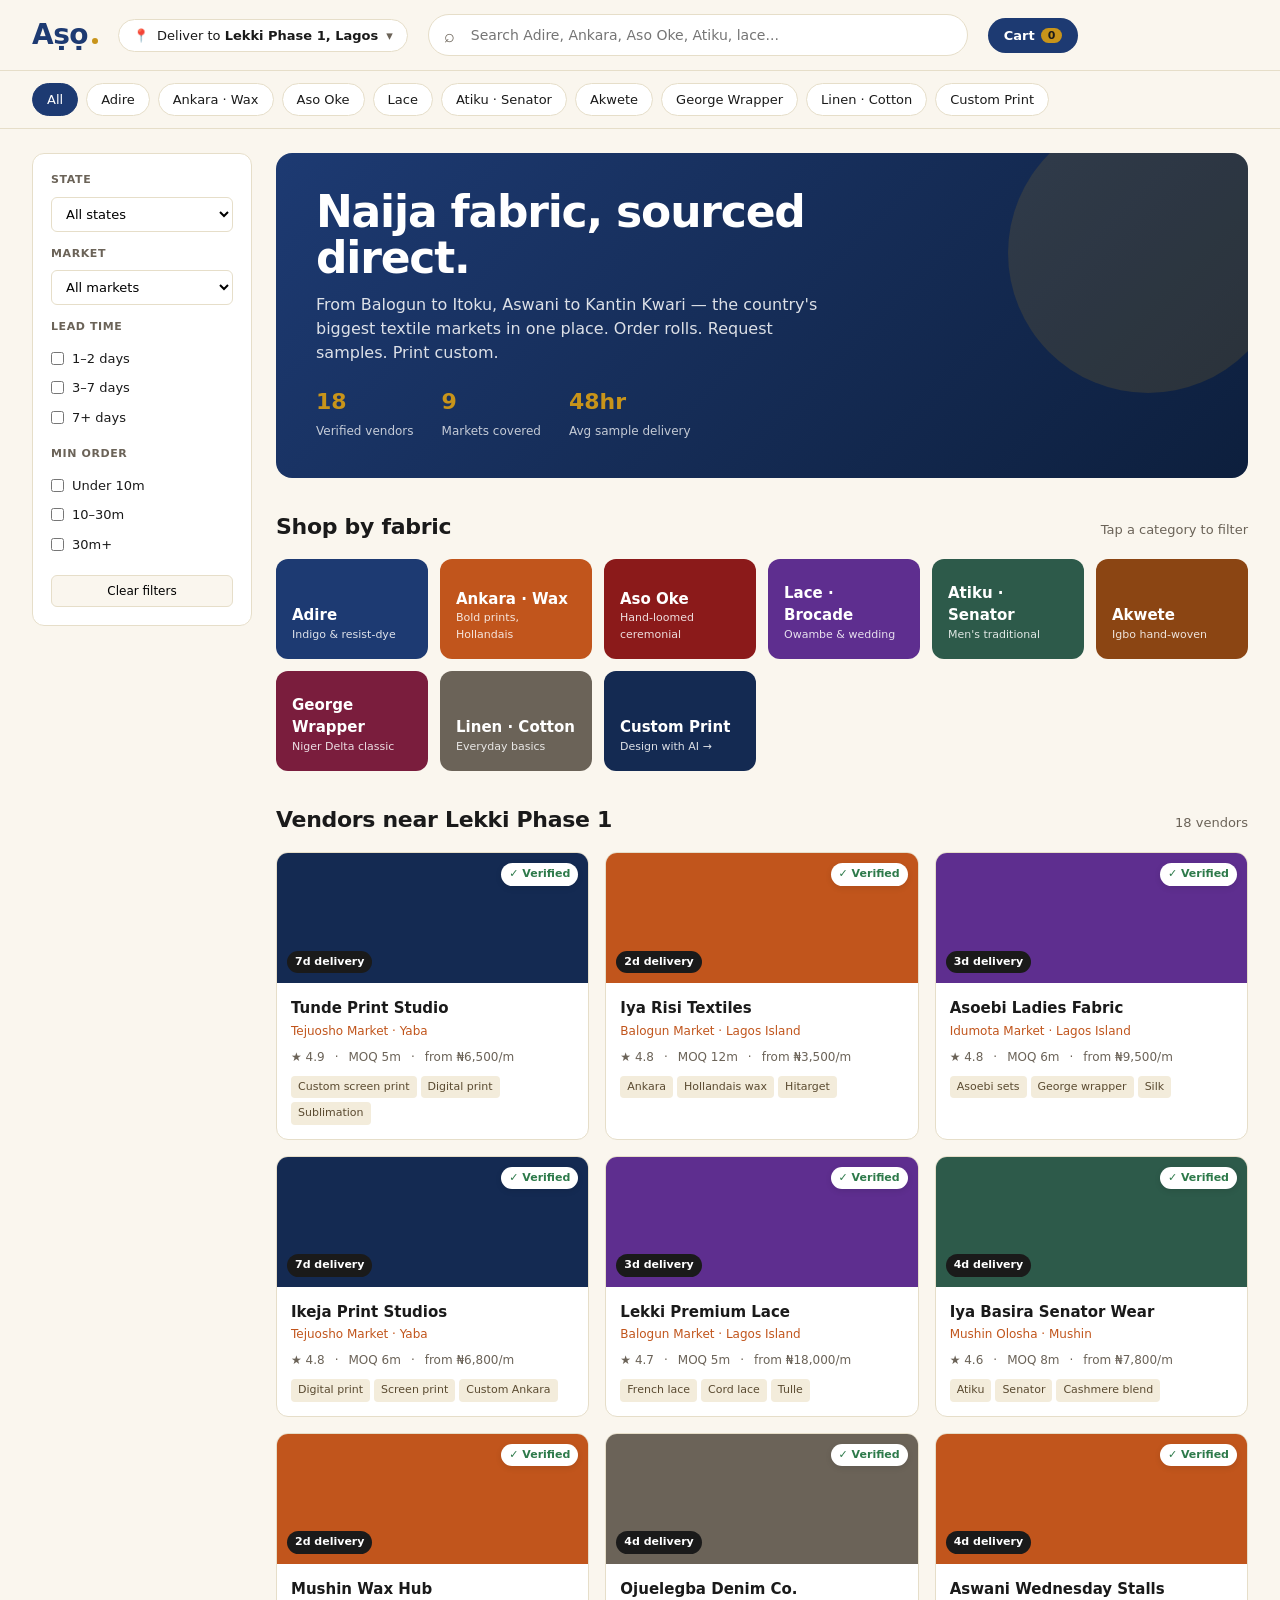
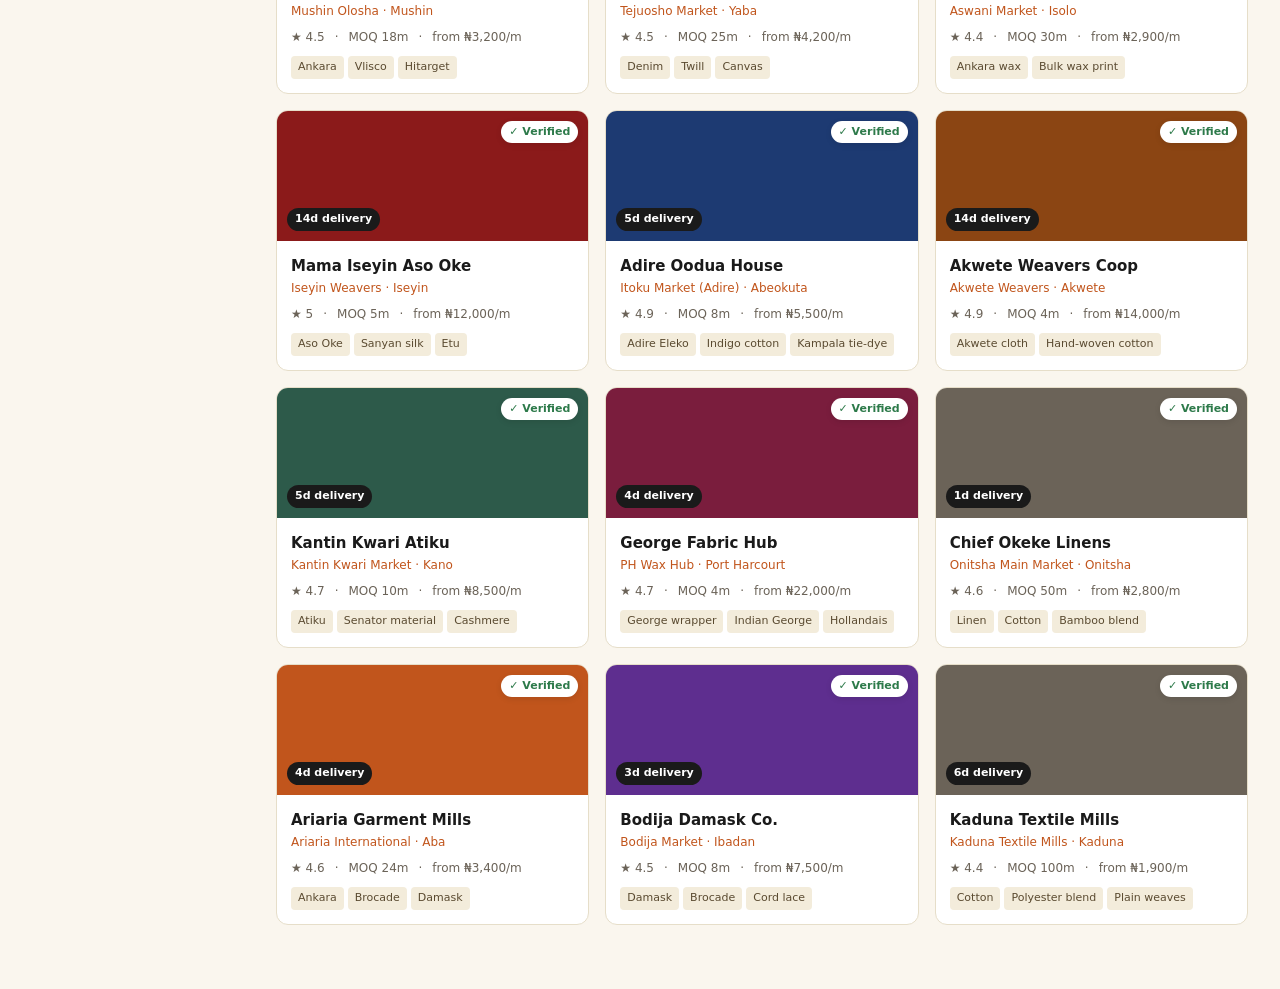
==== index.html @ e76e0bbf "fix page routing" ====
<!DOCTYPE html>
<html lang="en">
  <head>
    <meta charset="UTF-8" />
    <meta name="viewport" content="width=device-width, initial-scale=1" />
    <title>Aṣọ — Naija fabric, on demand</title>
    <meta
      name="description"
      content="Glovo for Naija fabric — browse verified vendors by location, filter by market/MOQ/lead time, request samples, and generate custom prints routed to local mills."
    />
    <link rel="stylesheet" href="./assets/styles.css" />
  </head>
  <body>
    <header>
      <div class="header-top">
        <div class="logo" id="logo">
          Aṣọ<span class="dot"></span>
        </div>
        <button class="loc-selector" id="loc-button" type="button">
          <span class="pin">📍</span>
          <span>Deliver to <strong id="loc-display">Lekki Phase 1, Lagos</strong></span>
          <span class="loc-caret">▾</span>
        </button>
        <div class="search">
          <input
            type="text"
            id="search-input"
            placeholder="Search Adire, Ankara, Aso Oke, Atiku, lace..."
            autocomplete="off"
            spellcheck="false"
          />
        </div>
        <button class="cart-btn" id="cart-button" type="button">
          Cart <span class="cart-badge" id="cart-count">0</span>
        </button>
      </div>
      <div class="chips" id="chips">
        <button class="chip active" data-cat="all" type="button">All</button>
        <button class="chip" data-cat="adire" type="button">Adire</button>
        <button class="chip" data-cat="ankara" type="button">Ankara · Wax</button>
        <button class="chip" data-cat="asooke" type="button">Aso Oke</button>
        <button class="chip" data-cat="lace" type="button">Lace</button>
        <button class="chip" data-cat="atiku" type="button">Atiku · Senator</button>
        <button class="chip" data-cat="akwete" type="button">Akwete</button>
        <button class="chip" data-cat="george" type="button">George Wrapper</button>
        <button class="chip" data-cat="linen" type="button">Linen · Cotton</button>
        <button class="chip" data-cat="custom" type="button">Custom Print</button>
      </div>
    </header>

    <main>
      <!-- BROWSE VIEW -->
      <div class="browse-wrap" id="browse-view">
        <aside class="filters">
          <h4>State</h4>
          <select id="filter-state">
            <option value="">All states</option>
            <option>Lagos</option>
            <option>Ogun</option>
            <option>Oyo</option>
            <option>Anambra</option>
            <option>Abia</option>
            <option>Rivers</option>
            <option>Kano</option>
            <option>Kaduna</option>
          </select>
          <h4>Market</h4>
          <select id="filter-market">
            <option value="">All markets</option>
          </select>
          <h4>Lead time</h4>
          <div class="filter-group">
            <label><input type="checkbox" class="filter-lead" value="1-2" /> 1–2 days</label>
            <label><input type="checkbox" class="filter-lead" value="3-7" /> 3–7 days</label>
            <label><input type="checkbox" class="filter-lead" value="7+" /> 7+ days</label>
          </div>
          <h4>Min order</h4>
          <div class="filter-group">
            <label><input type="checkbox" class="filter-moq" value="low" /> Under 10m</label>
            <label><input type="checkbox" class="filter-moq" value="mid" /> 10–30m</label>
            <label><input type="checkbox" class="filter-moq" value="high" /> 30m+</label>
          </div>
          <button class="clear" id="clear-filters" type="button">Clear filters</button>
        </aside>

        <div>
          <div class="hero">
            <h1>Naija fabric, sourced direct.</h1>
            <p>
              From Balogun to Itoku, Aswani to Kantin Kwari — the country's biggest textile
              markets in one place. Order rolls. Request samples. Print custom.
            </p>
            <div class="stats">
              <div class="stat"><strong>18</strong><span>Verified vendors</span></div>
              <div class="stat"><strong>9</strong><span>Markets covered</span></div>
              <div class="stat"><strong>48hr</strong><span>Avg sample delivery</span></div>
            </div>
          </div>

          <div class="section-head">
            <h2>Shop by fabric</h2>
            <span class="sub">Tap a category to filter</span>
          </div>
          <div class="cat-tiles" id="cat-tiles"></div>

          <div class="section-head">
            <h2 id="grid-title">Vendors near you</h2>
            <span class="sub" id="grid-count">—</span>
          </div>
          <div class="supplier-grid" id="supplier-grid"></div>
        </div>
      </div>

      <!-- SUPPLIER DETAIL VIEW -->
      <div class="detail-wrap" id="detail-view">
        <button class="back-btn" id="detail-back" type="button">← Back to vendors</button>
        <div id="detail-content"></div>
      </div>

      <!-- DESIGNER VIEW -->
      <div class="designer-wrap" id="designer-view">
        <button class="back-btn" id="designer-back" type="button">← Back</button>
        <div class="section-head">
          <h2>Design your custom print</h2>
          <span class="sub">AI-generated patterns, printed on real Naija fabric</span>
        </div>
        <div class="designer-card">
          <div class="controls">
            <label for="prompt">Describe your print</label>
            <input
              type="text"
              id="prompt"
              value="bold geometric Adire, indigo and gold"
              placeholder="e.g. floral Asoebi, deep emerald and rust"
            />

            <label>Style</label>
            <div class="opt-row" id="style-row">
              <button class="opt active" data-style="geometric" type="button">Geometric</button>
              <button class="opt" data-style="floral" type="button">Floral</button>
              <button class="opt" data-style="adire" type="button">Adire</button>
              <button class="opt" data-style="abstract" type="button">Abstract</button>
            </div>

            <label>Color</label>
            <div class="color-row" id="color-row">
              <button class="color-opt active" data-color="#1d3a72" style="background:#1d3a72" type="button"></button>
              <button class="color-opt" data-color="#c0392b" style="background:#c0392b" type="button"></button>
              <button class="color-opt" data-color="#27632a" style="background:#27632a" type="button"></button>
              <button class="color-opt" data-color="#c8941a" style="background:#c8941a" type="button"></button>
              <button class="color-opt" data-color="#5e2e8f" style="background:#5e2e8f" type="button"></button>
              <button class="color-opt" data-color="#1a1a1a" style="background:#1a1a1a" type="button"></button>
            </div>

            <label>Fabric base</label>
            <div class="opt-row" id="fabric-row">
              <button class="opt active" data-fabric="cotton" type="button">Cotton</button>
              <button class="opt" data-fabric="linen" type="button">Linen</button>
              <button class="opt" data-fabric="silk" type="button">Silk</button>
              <button class="opt" data-fabric="denim" type="button">Denim</button>
            </div>

            <button class="gen-btn" id="generate-btn" type="button">Generate print →</button>
          </div>

          <div class="preview-col">
            <div class="preview-label">Live render on selected fabric</div>
            <div class="render" id="render">
              <div class="fabric-base" id="fabric-base"></div>
              <div class="print-layer" id="print-layer"></div>
              <div class="shadow-overlay"></div>
            </div>
            <div class="send-row">
              <select id="supplier-select"></select>
              <button class="btn-primary" id="send-custom" type="button">Send to mill</button>
            </div>
          </div>
        </div>
      </div>
    </main>

    <!-- LOCATION MODAL -->
    <div class="modal" id="loc-modal" aria-hidden="true">
      <div class="modal-card" role="dialog" aria-modal="true" aria-label="Set your location">
        <h3>Set your location</h3>
        <p class="modal-sub">
          We'll sort vendors by distance and show what's available nearby.
        </p>
        <select id="loc-state-select"></select>
        <select id="loc-city-select"></select>
        <button class="btn-primary" id="save-location" type="button">Save location</button>
      </div>
    </div>

    <!-- CART DRAWER -->
    <div class="drawer-mask" id="drawer-mask"></div>
    <aside class="drawer" id="drawer" aria-label="Cart drawer">
      <div class="drawer-head">
        <h2>Your samples & orders</h2>
        <button class="drawer-close" id="drawer-close" type="button">×</button>
      </div>
      <div class="drawer-body" id="drawer-body"></div>
      <div class="drawer-foot">
        <div class="total">
          Estimated total <span class="amt" id="cart-total">₦0</span>
        </div>
        <button class="btn-primary" id="checkout" type="button">
          Confirm orders & request samples
        </button>
      </div>
    </aside>

    <div class="toast" id="toast" role="status" aria-live="polite"></div>

    <script src="./assets/app.js" defer></script>
  </body>
</html>
---- assets/styles.css ----
* {
  box-sizing: border-box;
  margin: 0;
  padding: 0;
}

:root {
  --indigo: #1d3a72;
  --indigo-deep: #142a52;
  --ochre: #c8941a;
  --terracotta: #c1551c;
  --cream: #faf6ee;
  --cream-2: #f3ecdb;
  --ink: #1a1a1a;
  --muted: #6b6358;
  --line: #e6dec9;
  --green: #2d7a4a;
}

body {
  font-family: -apple-system, "Segoe UI", system-ui, sans-serif;
  background: var(--cream);
  color: var(--ink);
  line-height: 1.5;
  min-height: 100vh;
}

/* ===== HEADER ===== */
header {
  position: sticky;
  top: 0;
  z-index: 50;
  background: var(--cream);
  border-bottom: 1px solid var(--line);
}

.header-top {
  padding: 14px 32px;
  display: flex;
  align-items: center;
  gap: 20px;
}

.logo {
  font-size: 28px;
  font-weight: 800;
  letter-spacing: -0.5px;
  cursor: pointer;
  color: var(--indigo);
  display: flex;
  align-items: baseline;
  gap: 4px;
  background: none;
  border: none;
}

.logo .dot {
  width: 6px;
  height: 6px;
  border-radius: 50%;
  background: var(--ochre);
  display: inline-block;
}

.loc-selector {
  display: flex;
  align-items: center;
  gap: 8px;
  padding: 8px 14px;
  border: 1px solid var(--line);
  border-radius: 100px;
  background: white;
  cursor: pointer;
  font-size: 13px;
  font-family: inherit;
  color: var(--ink);
}

.loc-selector:hover {
  border-color: var(--indigo);
}

.loc-selector .pin {
  color: var(--terracotta);
}

.loc-selector strong {
  font-weight: 600;
}

.loc-caret {
  color: var(--muted);
}

.search {
  flex: 1;
  max-width: 540px;
  position: relative;
}

.search input {
  width: 100%;
  padding: 12px 16px 12px 42px;
  border: 1px solid var(--line);
  border-radius: 100px;
  background: white;
  font-size: 14px;
  font-family: inherit;
}

.search input:focus {
  outline: none;
  border-color: var(--indigo);
}

.search::before {
  content: "⌕";
  position: absolute;
  left: 16px;
  top: 50%;
  transform: translateY(-50%);
  color: var(--muted);
  font-size: 18px;
}

.cart-btn {
  position: relative;
  padding: 10px 16px;
  background: var(--indigo);
  color: white;
  border: none;
  border-radius: 100px;
  cursor: pointer;
  font-weight: 600;
  font-family: inherit;
  font-size: 13px;
  display: flex;
  align-items: center;
  gap: 6px;
}

.cart-btn:hover {
  background: var(--indigo-deep);
}

.cart-badge {
  background: var(--ochre);
  color: var(--ink);
  border-radius: 100px;
  padding: 1px 7px;
  font-size: 11px;
  font-weight: 700;
  min-width: 18px;
  text-align: center;
}

/* Category chips */
.chips {
  padding: 12px 32px;
  display: flex;
  gap: 8px;
  overflow-x: auto;
  border-top: 1px solid var(--line);
  background: var(--cream);
}

.chip {
  padding: 8px 14px;
  border-radius: 100px;
  border: 1px solid var(--line);
  background: white;
  font-size: 13px;
  cursor: pointer;
  white-space: nowrap;
  font-family: inherit;
  color: var(--ink);
}

.chip:hover {
  border-color: var(--indigo);
}

.chip.active {
  background: var(--indigo);
  color: white;
  border-color: var(--indigo);
}

/* ===== LAYOUT ===== */
main {
  max-width: 1280px;
  margin: 0 auto;
  padding: 24px 32px 64px;
}

/* HERO */
.hero {
  background: linear-gradient(135deg, var(--indigo) 0%, var(--indigo-deep) 60%, #0d1f3d 100%);
  color: white;
  border-radius: 16px;
  padding: 36px 40px;
  margin-bottom: 28px;
  position: relative;
  overflow: hidden;
}

.hero::before {
  content: "";
  position: absolute;
  right: -40px;
  top: -40px;
  width: 280px;
  height: 280px;
  background: var(--ochre);
  border-radius: 50%;
  opacity: 0.15;
}

.hero h1 {
  font-size: 44px;
  font-weight: 800;
  letter-spacing: -1.2px;
  line-height: 1.05;
  margin-bottom: 12px;
  max-width: 600px;
}

.hero p {
  font-size: 16px;
  opacity: 0.85;
  max-width: 520px;
  margin-bottom: 20px;
}

.hero .stats {
  display: flex;
  gap: 28px;
}

.hero .stat strong {
  display: block;
  font-size: 22px;
  font-weight: 700;
  color: var(--ochre);
}

.hero .stat span {
  font-size: 12px;
  opacity: 0.75;
}

/* SECTION HEADERS */
.section-head {
  display: flex;
  justify-content: space-between;
  align-items: baseline;
  margin: 32px 0 16px;
}

.section-head h2 {
  font-size: 22px;
  letter-spacing: -0.3px;
}

.section-head .sub {
  font-size: 13px;
  color: var(--muted);
}

/* CATEGORY TILES */
.cat-tiles {
  display: grid;
  grid-template-columns: repeat(auto-fill, minmax(140px, 1fr));
  gap: 12px;
  margin-bottom: 12px;
}

.cat-tile {
  border-radius: 12px;
  padding: 16px;
  cursor: pointer;
  transition: transform 0.15s;
  color: white;
  position: relative;
  overflow: hidden;
  min-height: 100px;
  display: flex;
  flex-direction: column;
  justify-content: flex-end;
}

.cat-tile:hover {
  transform: translateY(-2px);
}

.cat-tile h3 {
  font-size: 15px;
  font-weight: 700;
}

.cat-tile .ct-meta {
  font-size: 11px;
  opacity: 0.85;
}

.cat-tile .pat {
  position: absolute;
  inset: 0;
  opacity: 0.85;
}

.cat-tile .label-wrap {
  position: relative;
  z-index: 2;
}

/* LAYOUT WITH FILTERS */
.browse-wrap {
  display: grid;
  grid-template-columns: 220px 1fr;
  gap: 24px;
}

.filters {
  background: white;
  border: 1px solid var(--line);
  border-radius: 12px;
  padding: 18px;
  height: fit-content;
  position: sticky;
  top: 140px;
}

.filters h4 {
  font-size: 11px;
  font-weight: 700;
  text-transform: uppercase;
  letter-spacing: 0.6px;
  color: var(--muted);
  margin: 14px 0 8px;
}

.filters h4:first-child {
  margin-top: 0;
}

.filter-group label {
  display: flex;
  align-items: center;
  gap: 8px;
  padding: 5px 0;
  font-size: 13px;
  cursor: pointer;
}

.filters select {
  width: 100%;
  padding: 8px 10px;
  border: 1px solid var(--line);
  border-radius: 6px;
  font-size: 13px;
  background: white;
  font-family: inherit;
}

.filters .clear {
  margin-top: 16px;
  width: 100%;
  padding: 8px;
  border: 1px solid var(--line);
  background: var(--cream);
  border-radius: 6px;
  cursor: pointer;
  font-size: 12px;
  font-family: inherit;
}

/* SUPPLIER CARDS */
.supplier-grid {
  display: grid;
  grid-template-columns: repeat(auto-fill, minmax(260px, 1fr));
  gap: 16px;
}

.supplier-card {
  background: white;
  border-radius: 12px;
  overflow: hidden;
  cursor: pointer;
  border: 1px solid var(--line);
  transition: transform 0.15s, box-shadow 0.15s;
}

.supplier-card:hover {
  transform: translateY(-2px);
  box-shadow: 0 8px 20px rgba(0, 0, 0, 0.06);
}

.sc-img {
  height: 130px;
  position: relative;
}

.sc-img .verified {
  position: absolute;
  top: 10px;
  right: 10px;
  background: white;
  color: var(--green);
  padding: 3px 8px;
  border-radius: 100px;
  font-size: 11px;
  font-weight: 600;
  display: flex;
  align-items: center;
  gap: 4px;
  box-shadow: 0 2px 6px rgba(0, 0, 0, 0.1);
}

.sc-img .lead-badge {
  position: absolute;
  bottom: 10px;
  left: 10px;
  background: var(--ink);
  color: white;
  padding: 3px 8px;
  border-radius: 100px;
  font-size: 11px;
  font-weight: 600;
}

.sc-body {
  padding: 14px;
}

.sc-body h3 {
  font-size: 15px;
  font-weight: 700;
  margin-bottom: 2px;
}

.sc-market {
  font-size: 12px;
  color: var(--terracotta);
  margin-bottom: 8px;
  font-weight: 500;
}

.sc-meta {
  display: flex;
  gap: 10px;
  font-size: 12px;
  color: var(--muted);
  margin-bottom: 10px;
}

.sc-tags {
  display: flex;
  gap: 4px;
  flex-wrap: wrap;
}

.sc-tags .tag {
  background: var(--cream-2);
  color: #5a4a30;
  padding: 3px 7px;
  border-radius: 4px;
  font-size: 11px;
}

.empty {
  grid-column: 1/-1;
  padding: 48px;
  text-align: center;
  color: var(--muted);
  background: white;
  border-radius: 12px;
  border: 1px dashed var(--line);
}

/* SUPPLIER DETAIL */
.detail-wrap {
  display: none;
}
.detail-wrap.show {
  display: block;
}
.browse-wrap.hidden {
  display: none;
}
.designer-wrap {
  display: none;
}
.designer-wrap.show {
  display: block;
}

.back-btn {
  display: inline-flex;
  align-items: center;
  gap: 6px;
  padding: 8px 14px;
  background: white;
  border: 1px solid var(--line);
  border-radius: 100px;
  font-size: 13px;
  cursor: pointer;
  font-family: inherit;
  margin-bottom: 16px;
}

.detail-hero {
  background: white;
  border: 1px solid var(--line);
  border-radius: 16px;
  overflow: hidden;
  margin-bottom: 24px;
}

.dh-cover {
  height: 160px;
  position: relative;
}

.dh-body {
  padding: 24px;
  display: flex;
  gap: 24px;
  align-items: flex-start;
}

.dh-info {
  flex: 1;
}

.dh-info h1 {
  font-size: 28px;
  margin-bottom: 4px;
  letter-spacing: -0.5px;
}

.dh-info .market-line {
  font-size: 14px;
  color: var(--terracotta);
  margin-bottom: 12px;
  font-weight: 500;
}

.dh-stats {
  display: flex;
  gap: 24px;
  margin-top: 14px;
  flex-wrap: wrap;
}

.dh-stat strong {
  display: block;
  font-size: 16px;
}

.dh-stat span {
  font-size: 11px;
  color: var(--muted);
  text-transform: uppercase;
  letter-spacing: 0.5px;
}

.dh-cta {
  display: flex;
  flex-direction: column;
  gap: 8px;
  min-width: 180px;
}

.btn-primary {
  background: var(--indigo);
  color: white;
  padding: 11px 20px;
  border: none;
  border-radius: 8px;
  font-weight: 600;
  cursor: pointer;
  font-family: inherit;
  font-size: 13px;
}

.btn-primary:hover {
  background: var(--indigo-deep);
}

.btn-secondary {
  background: white;
  color: var(--ink);
  padding: 11px 20px;
  border: 1px solid var(--line);
  border-radius: 8px;
  font-weight: 600;
  cursor: pointer;
  font-family: inherit;
  font-size: 13px;
}

/* INVENTORY */
.inv-section h2 {
  font-size: 20px;
  margin-bottom: 12px;
}

.inv-grid {
  display: grid;
  grid-template-columns: repeat(auto-fill, minmax(220px, 1fr));
  gap: 14px;
}

.inv-card {
  background: white;
  border: 1px solid var(--line);
  border-radius: 10px;
  overflow: hidden;
}

.inv-img {
  height: 140px;
}

.inv-body {
  padding: 12px;
}

.inv-body h4 {
  font-size: 14px;
  margin-bottom: 4px;
}

.inv-body .price {
  font-weight: 700;
  color: var(--indigo);
  margin-bottom: 8px;
  font-size: 15px;
}

.inv-body .moq-line {
  font-size: 11px;
  color: var(--muted);
  margin-bottom: 10px;
}

.add-cart {
  width: 100%;
  padding: 8px;
  background: var(--ochre);
  color: var(--ink);
  border: none;
  border-radius: 6px;
  font-weight: 600;
  cursor: pointer;
  font-family: inherit;
  font-size: 12px;
}

.add-cart:hover {
  background: #b8851a;
}

/* DESIGNER */
.designer-card {
  background: white;
  border: 1px solid var(--line);
  border-radius: 16px;
  padding: 28px;
  display: grid;
  grid-template-columns: 1fr 1.1fr;
  gap: 28px;
}

.controls label {
  display: block;
  font-size: 11px;
  font-weight: 700;
  text-transform: uppercase;
  letter-spacing: 0.6px;
  color: var(--muted);
  margin: 14px 0 6px;
}

.controls input[type="text"] {
  width: 100%;
  padding: 11px 14px;
  border: 1px solid var(--line);
  border-radius: 8px;
  font-size: 14px;
  font-family: inherit;
}

.opt-row {
  display: flex;
  gap: 6px;
  flex-wrap: wrap;
}

.opt {
  border: 2px solid transparent;
  border-radius: 8px;
  cursor: pointer;
  padding: 8px 12px;
  background: var(--cream-2);
  font-size: 12px;
  transition: border-color 0.15s;
  font-family: inherit;
  color: var(--ink);
}

.opt.active {
  border-color: var(--indigo);
  background: white;
}

.color-row {
  display: flex;
  gap: 6px;
}

.color-opt {
  width: 30px;
  height: 30px;
  border-radius: 50%;
  cursor: pointer;
  border: 2px solid transparent;
}

.color-opt.active {
  border-color: var(--ink);
  box-shadow: 0 0 0 2px white inset;
}

.gen-btn {
  width: 100%;
  margin-top: 18px;
  padding: 12px;
  background: var(--indigo);
  color: white;
  border: none;
  border-radius: 8px;
  font-size: 14px;
  font-weight: 600;
  cursor: pointer;
  font-family: inherit;
}

.gen-btn:hover {
  background: var(--indigo-deep);
}

.preview-col {
  display: flex;
  flex-direction: column;
  align-items: center;
}

.preview-label {
  font-size: 11px;
  color: var(--muted);
  text-transform: uppercase;
  letter-spacing: 0.6px;
  margin-bottom: 10px;
}

.render {
  width: 100%;
  max-width: 380px;
  aspect-ratio: 1;
  border-radius: 12px;
  position: relative;
  overflow: hidden;
  box-shadow: 0 4px 16px rgba(0, 0, 0, 0.1);
}

.render .fabric-base {
  position: absolute;
  inset: 0;
  background-size: cover;
}

.render .print-layer {
  position: absolute;
  inset: 0;
  mix-blend-mode: multiply;
  opacity: 0.92;
}

.render .shadow-overlay {
  position: absolute;
  inset: 0;
  pointer-events: none;
  background: radial-gradient(ellipse at 30% 25%, transparent 35%, rgba(0, 0, 0, 0.22) 100%);
}

.render .loading {
  position: absolute;
  inset: 0;
  background: rgba(250, 246, 238, 0.94);
  display: flex;
  align-items: center;
  justify-content: center;
  flex-direction: column;
  color: var(--muted);
  font-size: 13px;
  z-index: 10;
}

.spinner {
  width: 28px;
  height: 28px;
  border: 3px solid var(--line);
  border-top-color: var(--terracotta);
  border-radius: 50%;
  animation: spin 0.8s linear infinite;
  margin-bottom: 10px;
}

@keyframes spin {
  to {
    transform: rotate(360deg);
  }
}

.send-row {
  margin-top: 14px;
  display: flex;
  gap: 8px;
  width: 100%;
  max-width: 380px;
}

.send-row select {
  flex: 1;
  padding: 10px 12px;
  border: 1px solid var(--line);
  border-radius: 8px;
  font-size: 12px;
  background: white;
  font-family: inherit;
}

/* CART DRAWER */
.drawer-mask {
  position: fixed;
  inset: 0;
  background: rgba(0, 0, 0, 0.4);
  z-index: 100;
  display: none;
}

.drawer-mask.show {
  display: block;
}

.drawer {
  position: fixed;
  top: 0;
  right: 0;
  bottom: 0;
  width: 420px;
  max-width: 90vw;
  background: var(--cream);
  z-index: 101;
  transform: translateX(100%);
  transition: transform 0.25s;
  display: flex;
  flex-direction: column;
}

.drawer.show {
  transform: translateX(0);
}

.drawer-head {
  padding: 18px 20px;
  border-bottom: 1px solid var(--line);
  display: flex;
  justify-content: space-between;
  align-items: center;
}

.drawer-head h2 {
  font-size: 18px;
}

.drawer-close {
  background: none;
  border: none;
  font-size: 22px;
  cursor: pointer;
  color: var(--muted);
}

.drawer-body {
  flex: 1;
  overflow-y: auto;
  padding: 18px 20px;
}

.drawer-empty {
  color: var(--muted);
  padding: 40px 0;
  text-align: center;
}

.cart-item {
  display: flex;
  gap: 12px;
  padding: 12px 0;
  border-bottom: 1px solid var(--line);
}

.cart-item .ci-img {
  width: 56px;
  height: 56px;
  border-radius: 8px;
  flex-shrink: 0;
}

.cart-item .ci-info {
  flex: 1;
}

.cart-item h4 {
  font-size: 14px;
  margin-bottom: 2px;
}

.cart-item .ci-meta {
  font-size: 12px;
  color: var(--muted);
  margin-bottom: 4px;
}

.cart-item .ci-qty {
  display: flex;
  align-items: center;
  gap: 8px;
  font-size: 12px;
}

.ci-remove {
  background: none;
  border: none;
  color: var(--terracotta);
  font-size: 12px;
  cursor: pointer;
}

.drawer-foot {
  padding: 18px 20px;
  border-top: 1px solid var(--line);
  background: white;
}

.drawer-foot .total {
  display: flex;
  justify-content: space-between;
  margin-bottom: 12px;
  font-weight: 700;
}

.drawer-foot .total .amt {
  color: var(--indigo);
  font-size: 18px;
}

.drawer-foot button {
  width: 100%;
  padding: 13px;
}

/* TOAST */
.toast {
  position: fixed;
  bottom: 28px;
  left: 50%;
  transform: translateX(-50%);
  background: var(--ink);
  color: white;
  padding: 13px 22px;
  border-radius: 100px;
  font-size: 13px;
  opacity: 0;
  transition: opacity 0.3s;
  pointer-events: none;
  z-index: 200;
  box-shadow: 0 6px 20px rgba(0, 0, 0, 0.2);
}

.toast.show {
  opacity: 1;
}

/* MODAL for location picker */
.modal {
  position: fixed;
  inset: 0;
  background: rgba(0, 0, 0, 0.5);
  z-index: 150;
  display: none;
  align-items: center;
  justify-content: center;
}

.modal.show {
  display: flex;
}

.modal-card {
  background: var(--cream);
  border-radius: 16px;
  padding: 24px;
  width: 90%;
  max-width: 420px;
}

.modal-card h3 {
  margin-bottom: 14px;
}

.modal-sub {
  color: var(--muted);
  font-size: 13px;
  margin-bottom: 14px;
}

.modal-card select {
  width: 100%;
  padding: 11px 14px;
  border: 1px solid var(--line);
  border-radius: 8px;
  background: white;
  font-family: inherit;
  font-size: 14px;
  margin-bottom: 12px;
}

@media (max-width: 768px) {
  .browse-wrap {
    grid-template-columns: 1fr;
  }
  .filters {
    position: static;
  }
  .designer-card {
    grid-template-columns: 1fr;
  }
  .header-top {
    flex-wrap: wrap;
  }
  .search {
    order: 3;
    max-width: 100%;
    flex-basis: 100%;
  }
}
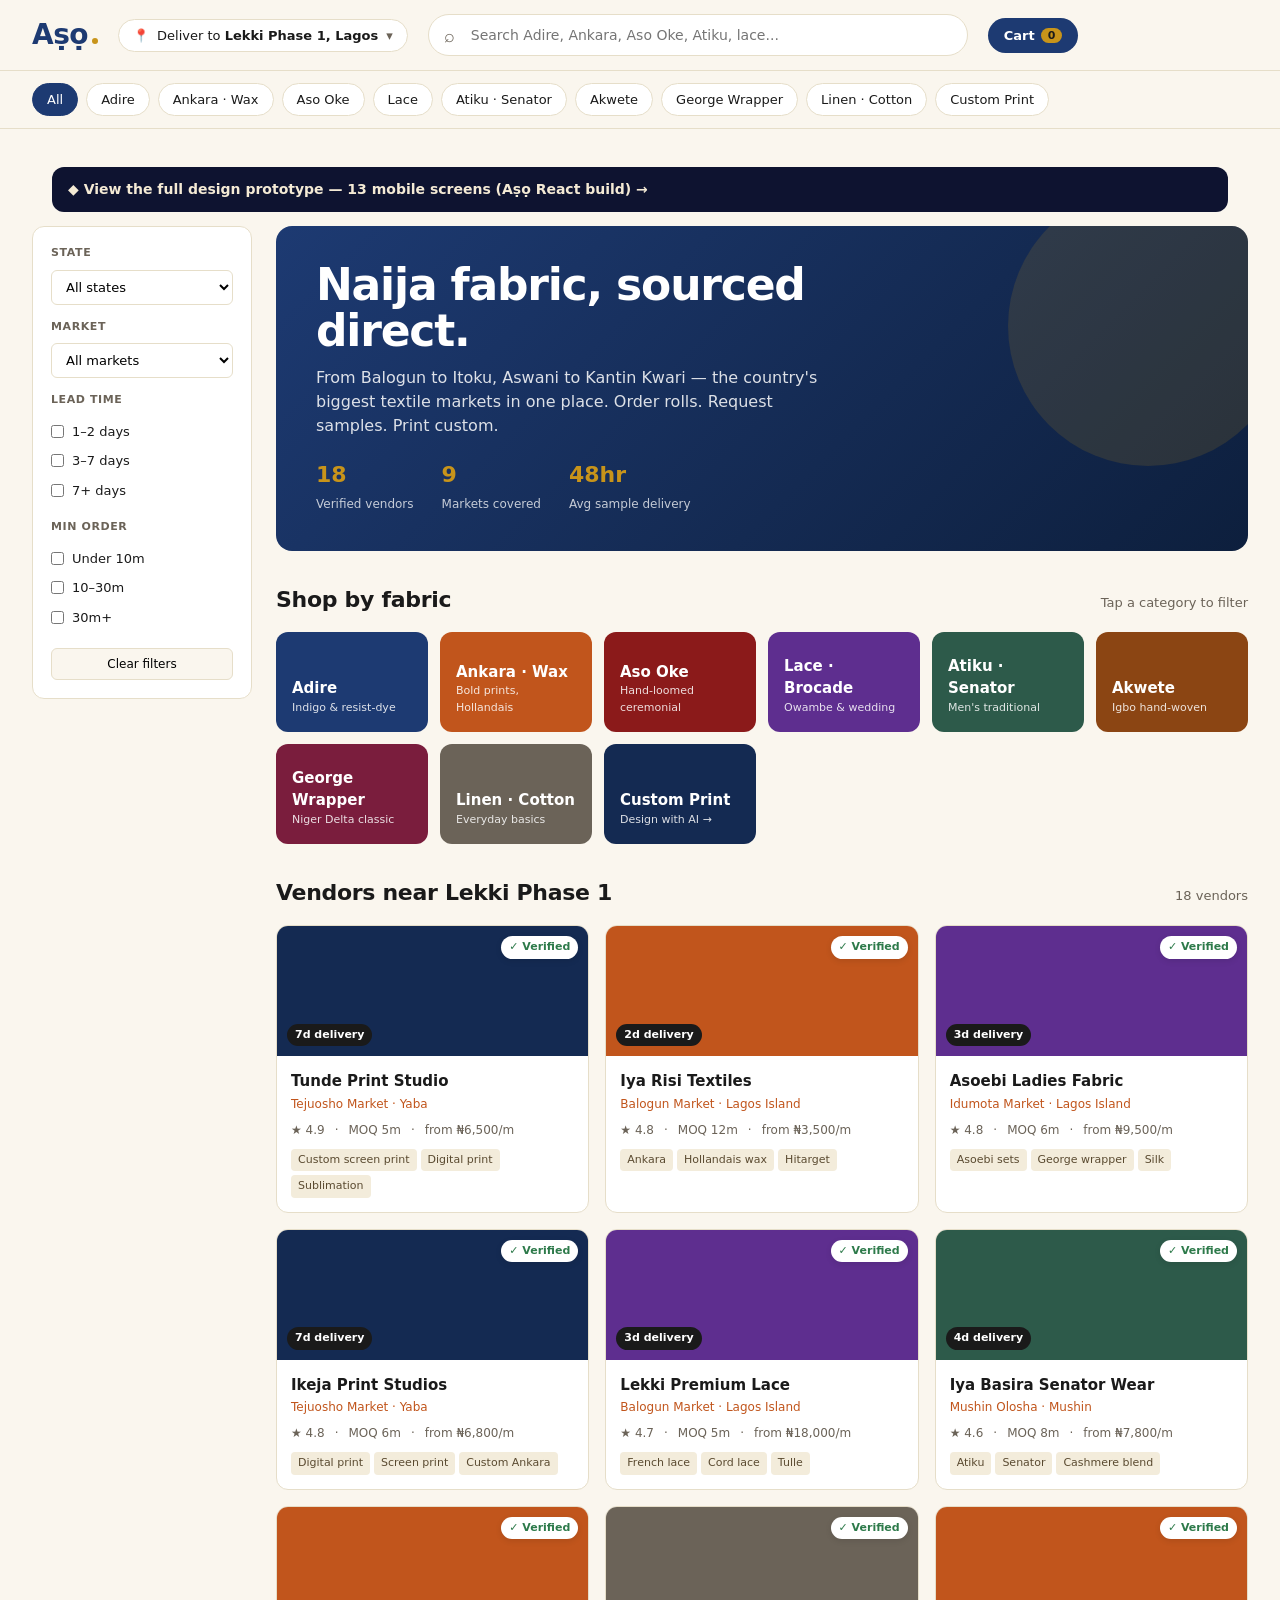
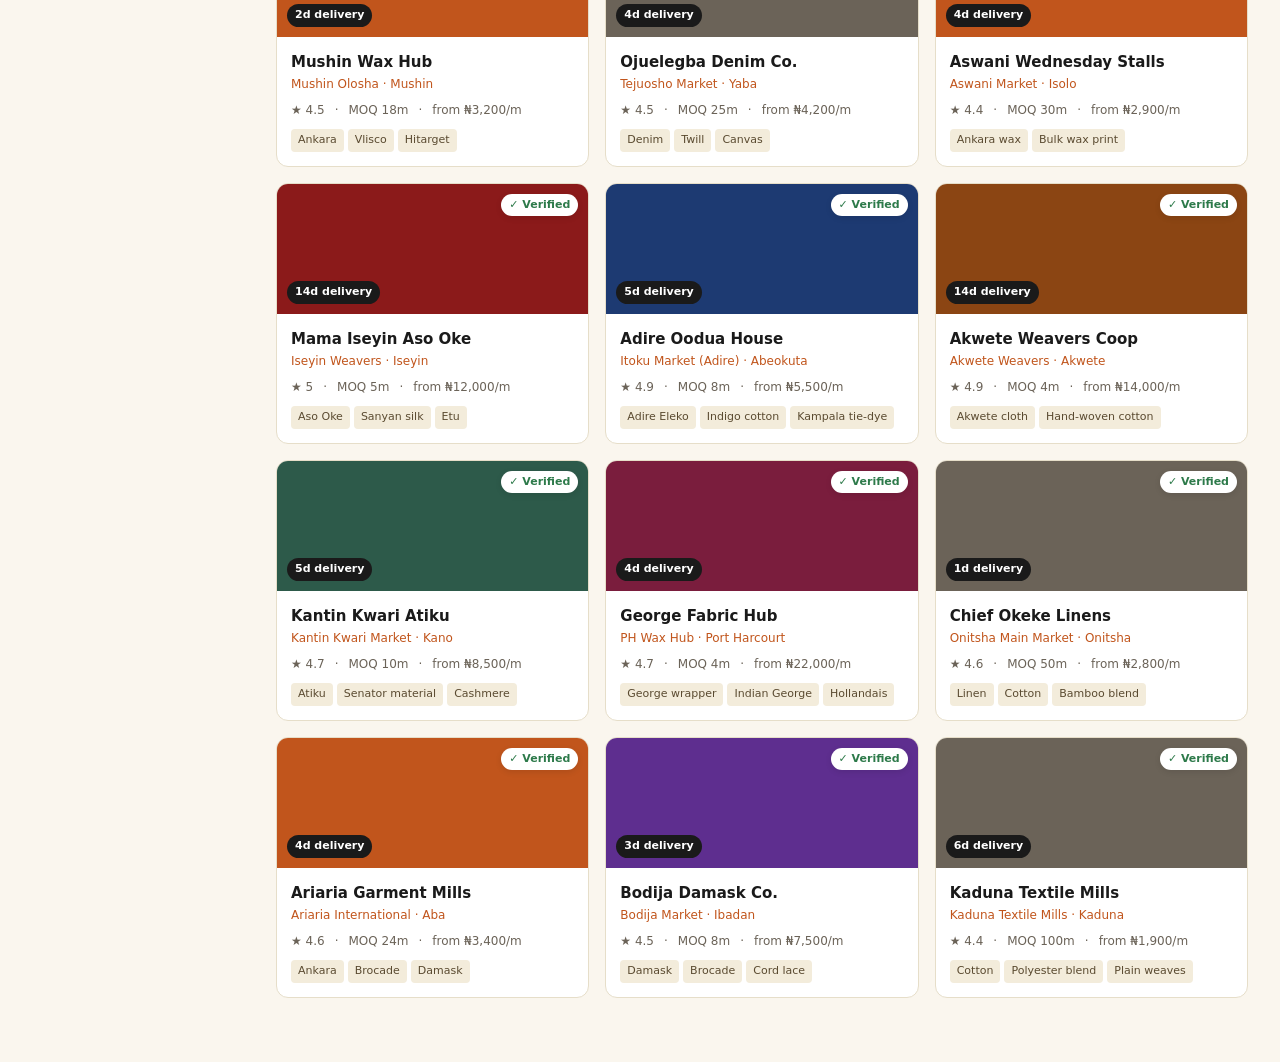
==== commit 614acf6c: "include images and more life" ====
--- a/index.html
+++ b/index.html
@@ -49,6 +49,9 @@
     </header>
 
     <main>
+      <a class="design-proto-banner" href="./aso/Aṣọ.html" style="display:block;margin:14px 20px;padding:12px 16px;border-radius:12px;background:#0E1330;color:#F4EAD5;text-decoration:none;font-weight:600;font-size:14px;">
+        ◆ View the full design prototype — 13 mobile screens (Aṣọ React build) →
+      </a>
       <!-- BROWSE VIEW -->
       <div class="browse-wrap" id="browse-view">
         <aside class="filters">
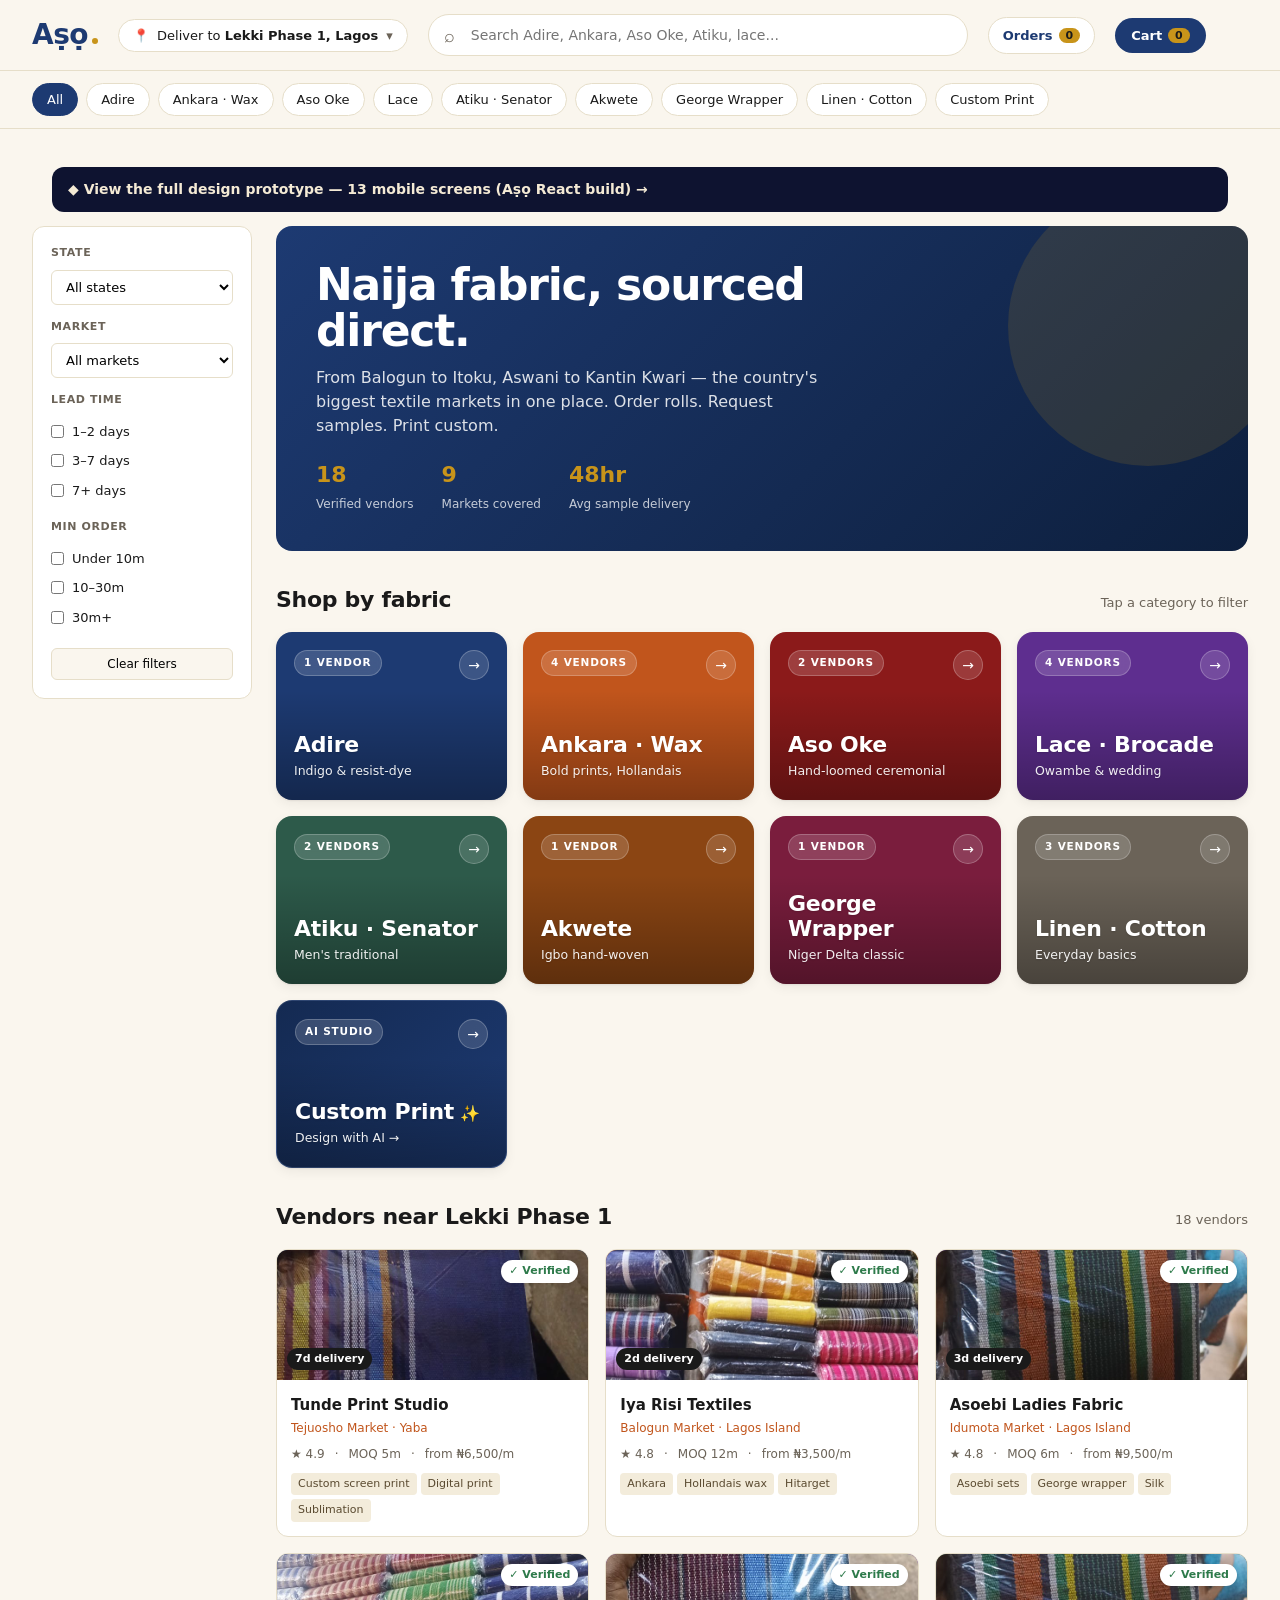
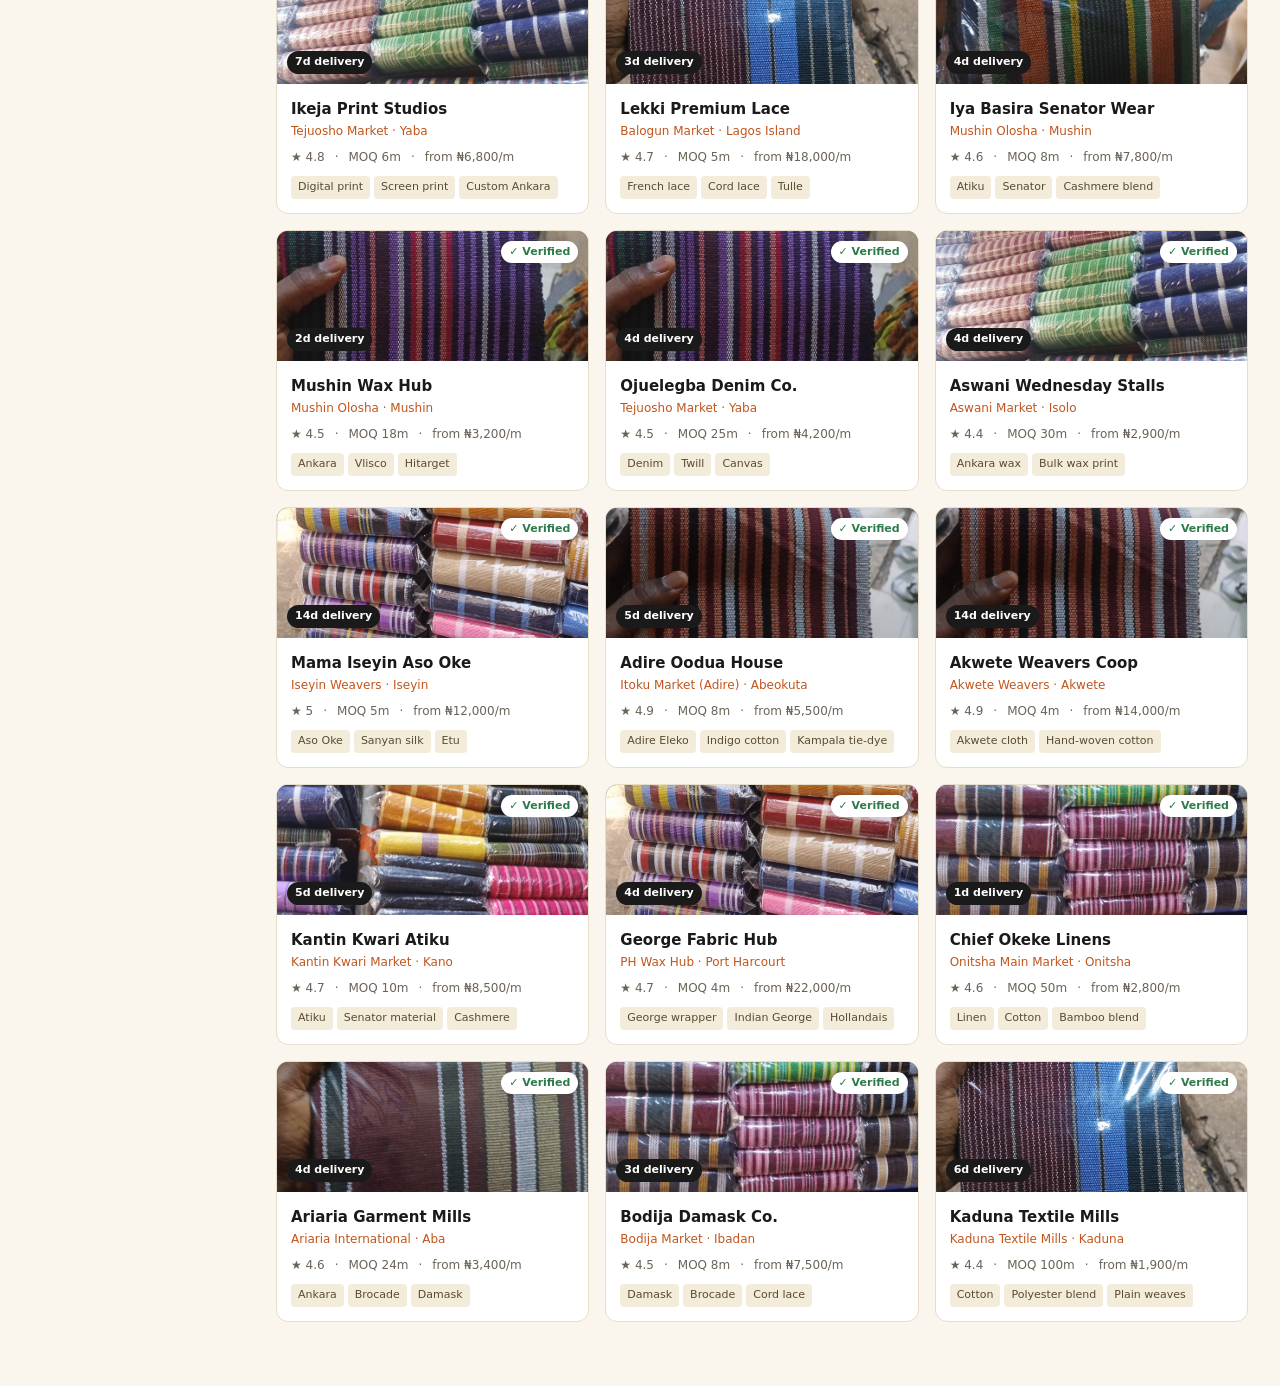
==== commit 8cd785a2: "add Paystack-style checkout + live order tracking; rename aso/ -> mobile/ - replace cart "confirm" w" ====
--- a/index.html
+++ b/index.html
@@ -30,6 +30,9 @@
             spellcheck="false"
           />
         </div>
+        <button class="orders-btn" id="orders-button" type="button">
+          Orders <span class="orders-badge" id="orders-count">0</span>
+        </button>
         <button class="cart-btn" id="cart-button" type="button">
           Cart <span class="cart-badge" id="cart-count">0</span>
         </button>
@@ -49,7 +52,7 @@
     </header>
 
     <main>
-      <a class="design-proto-banner" href="./aso/Aṣọ.html" style="display:block;margin:14px 20px;padding:12px 16px;border-radius:12px;background:#0E1330;color:#F4EAD5;text-decoration:none;font-weight:600;font-size:14px;">
+      <a class="design-proto-banner" href="./mobile/" style="display:block;margin:14px 20px;padding:12px 16px;border-radius:12px;background:#0E1330;color:#F4EAD5;text-decoration:none;font-weight:600;font-size:14px;">
         ◆ View the full design prototype — 13 mobile screens (Aṣọ React build) →
       </a>
       <!-- BROWSE VIEW -->
@@ -208,10 +211,73 @@
           Estimated total <span class="amt" id="cart-total">₦0</span>
         </div>
         <button class="btn-primary" id="checkout" type="button">
-          Confirm orders & request samples
+          Pay & confirm orders
         </button>
       </div>
     </aside>
+
+    <!-- ORDERS DRAWER -->
+    <div class="drawer-mask" id="orders-mask"></div>
+    <aside class="drawer orders-drawer" id="orders-drawer" aria-label="Orders drawer">
+      <div class="drawer-head">
+        <h2>Live orders</h2>
+        <button class="drawer-close" id="orders-close" type="button">×</button>
+      </div>
+      <div class="drawer-body" id="orders-body"></div>
+    </aside>
+
+    <!-- PAYSTACK MOCK MODAL -->
+    <div class="ps-modal" id="paystack-modal" aria-hidden="true">
+      <div class="ps-card" role="dialog" aria-modal="true" aria-label="Paystack checkout">
+        <div class="ps-head">
+          <div class="ps-brand">
+            <span class="ps-brand-mark">P</span>
+            <span class="ps-brand-name">paystack</span>
+          </div>
+          <button class="ps-close" id="ps-close" type="button" aria-label="Close">×</button>
+        </div>
+        <div class="ps-merchant">
+          <div class="ps-merchant-row">
+            <div class="ps-merchant-logo">A<span class="ps-dot"></span></div>
+            <div>
+              <div class="ps-merchant-name">Aṣọ Marketplace</div>
+              <div class="ps-merchant-email" id="ps-email-display">demo@aso.ng</div>
+            </div>
+          </div>
+          <div class="ps-amount">
+            <span class="ps-amount-label">Pay</span>
+            <span class="ps-amount-value" id="ps-amount">₦0</span>
+          </div>
+        </div>
+        <div class="ps-body">
+          <label class="ps-field">
+            <span class="ps-field-label">Email</span>
+            <input class="ps-input" id="ps-email" type="email" value="demo@aso.ng" autocomplete="off" />
+          </label>
+          <label class="ps-field">
+            <span class="ps-field-label">Card number</span>
+            <input class="ps-input" id="ps-card" type="text" value="4084 0840 0000 0408" autocomplete="off" />
+          </label>
+          <div class="ps-row">
+            <label class="ps-field">
+              <span class="ps-field-label">Expiry</span>
+              <input class="ps-input" id="ps-exp" type="text" value="03/30" autocomplete="off" />
+            </label>
+            <label class="ps-field">
+              <span class="ps-field-label">CVV</span>
+              <input class="ps-input" id="ps-cvv" type="text" value="408" autocomplete="off" />
+            </label>
+          </div>
+          <button class="ps-pay-btn" id="ps-pay" type="button">
+            <span class="ps-pay-label">Pay <span id="ps-pay-amount">₦0</span></span>
+            <span class="ps-spinner" aria-hidden="true"></span>
+          </button>
+          <div class="ps-secure">
+            <span class="ps-lock">🔒</span> Secured by Paystack · test mode
+          </div>
+        </div>
+      </div>
+    </div>
 
     <div class="toast" id="toast" role="status" aria-live="polite"></div>
 
--- a/assets/styles.css
+++ b/assets/styles.css
@@ -270,48 +270,138 @@
 /* CATEGORY TILES */
 .cat-tiles {
   display: grid;
-  grid-template-columns: repeat(auto-fill, minmax(140px, 1fr));
-  gap: 12px;
-  margin-bottom: 12px;
+  grid-template-columns: repeat(auto-fill, minmax(210px, 1fr));
+  gap: 16px;
+  margin-bottom: 24px;
 }
 
 .cat-tile {
-  border-radius: 12px;
-  padding: 16px;
-  cursor: pointer;
-  transition: transform 0.15s;
+  border-radius: 16px;
+  padding: 18px 18px 20px;
+  cursor: pointer;
+  transition: transform 0.25s cubic-bezier(.2,.8,.2,1), box-shadow 0.25s ease;
   color: white;
   position: relative;
   overflow: hidden;
-  min-height: 100px;
+  min-height: 168px;
   display: flex;
   flex-direction: column;
-  justify-content: flex-end;
-}
-
-.cat-tile:hover {
-  transform: translateY(-2px);
-}
-
-.cat-tile h3 {
-  font-size: 15px;
-  font-weight: 700;
-}
-
-.cat-tile .ct-meta {
-  font-size: 11px;
-  opacity: 0.85;
+  justify-content: space-between;
+  box-shadow: 0 1px 2px rgba(20,17,11,0.08), 0 4px 12px rgba(20,17,11,0.06);
+  isolation: isolate;
 }
 
 .cat-tile .pat {
   position: absolute;
   inset: 0;
-  opacity: 0.85;
-}
-
+  opacity: 0.22;
+  transition: opacity 0.25s ease, transform 0.4s cubic-bezier(.2,.8,.2,1);
+  z-index: 0;
+}
+
+.cat-tile::after {
+  content: "";
+  position: absolute;
+  inset: 0;
+  background: linear-gradient(180deg, rgba(0,0,0,0) 35%, rgba(0,0,0,0.32) 100%);
+  z-index: 1;
+  pointer-events: none;
+}
+
+.cat-tile:hover {
+  transform: translateY(-3px);
+  box-shadow: 0 6px 14px rgba(20,17,11,0.10), 0 18px 36px rgba(20,17,11,0.14);
+}
+
+.cat-tile:hover .pat {
+  opacity: 0.32;
+  transform: scale(1.04);
+}
+
+.cat-tile .ct-top,
 .cat-tile .label-wrap {
   position: relative;
   z-index: 2;
+}
+
+.cat-tile .ct-top {
+  display: flex;
+  justify-content: space-between;
+  align-items: flex-start;
+  gap: 8px;
+}
+
+.cat-tile .ct-kind {
+  font-size: 10.5px;
+  font-weight: 600;
+  letter-spacing: 0.08em;
+  text-transform: uppercase;
+  background: rgba(255,255,255,0.16);
+  backdrop-filter: blur(6px);
+  -webkit-backdrop-filter: blur(6px);
+  padding: 4px 9px;
+  border-radius: 999px;
+  border: 1px solid rgba(255,255,255,0.22);
+}
+
+.cat-tile .ct-arrow {
+  width: 30px;
+  height: 30px;
+  border-radius: 999px;
+  background: rgba(255,255,255,0.14);
+  border: 1px solid rgba(255,255,255,0.24);
+  display: grid;
+  place-items: center;
+  font-size: 14px;
+  line-height: 1;
+  transition: transform 0.25s cubic-bezier(.2,.8,.2,1), background 0.25s ease;
+}
+
+.cat-tile:hover .ct-arrow {
+  transform: translateX(3px);
+  background: rgba(255,255,255,0.26);
+}
+
+.cat-tile h3 {
+  font-size: 22px;
+  font-weight: 800;
+  letter-spacing: -0.01em;
+  line-height: 1.15;
+  margin-bottom: 4px;
+  text-shadow: 0 1px 2px rgba(0,0,0,0.15);
+}
+
+.cat-tile .ct-meta {
+  font-size: 12.5px;
+  opacity: 0.92;
+  font-weight: 500;
+  text-shadow: 0 1px 2px rgba(0,0,0,0.18);
+}
+
+.cat-tile.is-custom {
+  background: linear-gradient(135deg, #142a52 0%, #1d3a72 100%) !important;
+  border: 1px solid rgba(255,255,255,0.10);
+}
+
+.cat-tile.is-custom .pat {
+  opacity: 0.14;
+}
+
+.cat-tile.is-custom h3::after {
+  content: " ✨";
+  font-size: 16px;
+}
+
+@media (max-width: 720px) {
+  .cat-tiles {
+    grid-template-columns: repeat(2, 1fr);
+    gap: 12px;
+  }
+  .cat-tile {
+    min-height: 140px;
+    padding: 14px;
+  }
+  .cat-tile h3 { font-size: 18px; }
 }
 
 /* LAYOUT WITH FILTERS */
@@ -1037,6 +1127,492 @@
   font-family: inherit;
   font-size: 14px;
   margin-bottom: 12px;
+}
+
+/* ===== ORDERS BUTTON (header) ===== */
+.orders-btn {
+  position: relative;
+  padding: 10px 14px;
+  background: white;
+  color: var(--indigo);
+  border: 1px solid var(--line);
+  border-radius: 100px;
+  cursor: pointer;
+  font-weight: 600;
+  font-family: inherit;
+  font-size: 13px;
+  display: flex;
+  align-items: center;
+  gap: 6px;
+}
+
+.orders-btn:hover {
+  border-color: var(--indigo);
+}
+
+.orders-btn.has-orders {
+  background: var(--green);
+  color: white;
+  border-color: var(--green);
+}
+
+.orders-badge {
+  background: var(--ochre);
+  color: var(--ink);
+  border-radius: 100px;
+  padding: 1px 7px;
+  font-size: 11px;
+  font-weight: 700;
+  min-width: 18px;
+  text-align: center;
+}
+
+/* ===== PAYSTACK MOCK MODAL ===== */
+.ps-modal {
+  position: fixed;
+  inset: 0;
+  background: rgba(10, 14, 30, 0.55);
+  backdrop-filter: blur(2px);
+  z-index: 200;
+  display: none;
+  align-items: center;
+  justify-content: center;
+  padding: 20px;
+}
+
+.ps-modal.show {
+  display: flex;
+}
+
+.ps-card {
+  background: white;
+  border-radius: 14px;
+  width: 100%;
+  max-width: 420px;
+  overflow: hidden;
+  box-shadow: 0 24px 60px rgba(0, 0, 0, 0.3);
+  font-family: inherit;
+  animation: ps-pop 0.18s ease-out;
+}
+
+@keyframes ps-pop {
+  from { transform: translateY(8px) scale(0.98); opacity: 0; }
+  to { transform: none; opacity: 1; }
+}
+
+.ps-head {
+  display: flex;
+  align-items: center;
+  justify-content: space-between;
+  padding: 14px 18px;
+  background: #011b33;
+  color: white;
+}
+
+.ps-brand {
+  display: flex;
+  align-items: center;
+  gap: 8px;
+}
+
+.ps-brand-mark {
+  width: 22px;
+  height: 22px;
+  border-radius: 6px;
+  background: #00c3f7;
+  color: #011b33;
+  font-weight: 800;
+  display: flex;
+  align-items: center;
+  justify-content: center;
+  font-size: 13px;
+}
+
+.ps-brand-name {
+  font-weight: 700;
+  letter-spacing: -0.2px;
+  font-size: 15px;
+}
+
+.ps-close {
+  background: none;
+  border: none;
+  color: white;
+  font-size: 22px;
+  cursor: pointer;
+  line-height: 1;
+}
+
+.ps-merchant {
+  display: flex;
+  justify-content: space-between;
+  align-items: center;
+  padding: 16px 18px;
+  border-bottom: 1px solid var(--line);
+  background: var(--cream);
+}
+
+.ps-merchant-row {
+  display: flex;
+  align-items: center;
+  gap: 10px;
+}
+
+.ps-merchant-logo {
+  width: 36px;
+  height: 36px;
+  border-radius: 50%;
+  background: var(--indigo);
+  color: white;
+  font-weight: 800;
+  display: flex;
+  align-items: center;
+  justify-content: center;
+  position: relative;
+}
+
+.ps-merchant-logo .ps-dot {
+  width: 5px;
+  height: 5px;
+  background: var(--ochre);
+  border-radius: 50%;
+  position: absolute;
+  bottom: 6px;
+  right: 6px;
+}
+
+.ps-merchant-name {
+  font-weight: 700;
+  font-size: 14px;
+}
+
+.ps-merchant-email {
+  font-size: 12px;
+  color: var(--muted);
+}
+
+.ps-amount {
+  text-align: right;
+}
+
+.ps-amount-label {
+  display: block;
+  font-size: 11px;
+  text-transform: uppercase;
+  letter-spacing: 0.5px;
+  color: var(--muted);
+}
+
+.ps-amount-value {
+  font-size: 18px;
+  font-weight: 800;
+  color: var(--indigo);
+}
+
+.ps-body {
+  padding: 18px;
+  display: flex;
+  flex-direction: column;
+  gap: 12px;
+}
+
+.ps-field {
+  display: flex;
+  flex-direction: column;
+  gap: 4px;
+}
+
+.ps-field-label {
+  font-size: 11px;
+  text-transform: uppercase;
+  letter-spacing: 0.5px;
+  color: var(--muted);
+  font-weight: 600;
+}
+
+.ps-input {
+  padding: 12px 14px;
+  border: 1px solid var(--line);
+  border-radius: 8px;
+  font-size: 14px;
+  font-family: inherit;
+  background: white;
+  color: var(--ink);
+}
+
+.ps-input:focus {
+  outline: none;
+  border-color: #00c3f7;
+  box-shadow: 0 0 0 3px rgba(0, 195, 247, 0.15);
+}
+
+.ps-row {
+  display: grid;
+  grid-template-columns: 1fr 1fr;
+  gap: 10px;
+}
+
+.ps-pay-btn {
+  margin-top: 6px;
+  padding: 14px;
+  background: #00c3f7;
+  color: #011b33;
+  border: none;
+  border-radius: 8px;
+  font-family: inherit;
+  font-weight: 800;
+  font-size: 15px;
+  cursor: pointer;
+  position: relative;
+  transition: background 0.15s, transform 0.05s;
+}
+
+.ps-pay-btn:hover {
+  background: #11d3ff;
+}
+
+.ps-pay-btn:active {
+  transform: translateY(1px);
+}
+
+.ps-spinner {
+  display: none;
+  width: 18px;
+  height: 18px;
+  border: 2px solid rgba(1, 27, 51, 0.25);
+  border-top-color: #011b33;
+  border-radius: 50%;
+  animation: ps-spin 0.7s linear infinite;
+}
+
+.ps-modal.paying .ps-pay-label { display: none; }
+.ps-modal.paying .ps-spinner {
+  display: inline-block;
+  vertical-align: middle;
+}
+.ps-modal.paying .ps-pay-btn {
+  cursor: progress;
+  background: #8fe4f7;
+}
+
+@keyframes ps-spin {
+  to { transform: rotate(360deg); }
+}
+
+.ps-secure {
+  text-align: center;
+  font-size: 11px;
+  color: var(--muted);
+  margin-top: 4px;
+}
+
+.ps-lock { font-size: 10px; }
+
+/* ===== ORDERS DRAWER ===== */
+.order-card {
+  background: white;
+  border: 1px solid var(--line);
+  border-radius: 12px;
+  padding: 14px;
+  margin-bottom: 14px;
+}
+
+.order-head {
+  display: flex;
+  justify-content: space-between;
+  align-items: flex-start;
+  margin-bottom: 12px;
+}
+
+.order-id {
+  font-weight: 800;
+  font-size: 15px;
+  color: var(--ink);
+}
+
+.order-ref {
+  font-size: 11px;
+  color: var(--muted);
+  font-family: ui-monospace, "SF Mono", Menlo, monospace;
+  margin-top: 2px;
+}
+
+.order-total {
+  font-weight: 800;
+  color: var(--indigo);
+  font-size: 16px;
+}
+
+.order-progress {
+  display: flex;
+  align-items: center;
+  margin: 6px 0 12px;
+}
+
+.order-step {
+  display: flex;
+  flex-direction: column;
+  align-items: center;
+  gap: 4px;
+  flex-shrink: 0;
+  width: 64px;
+}
+
+.order-step-dot {
+  width: 26px;
+  height: 26px;
+  border-radius: 50%;
+  background: var(--cream-2);
+  color: var(--muted);
+  display: flex;
+  align-items: center;
+  justify-content: center;
+  font-size: 12px;
+  font-weight: 700;
+  border: 1px solid var(--line);
+  transition: background 0.3s, color 0.3s, border-color 0.3s;
+}
+
+.order-step-label {
+  font-size: 10px;
+  color: var(--muted);
+  text-align: center;
+  font-weight: 600;
+  letter-spacing: 0.2px;
+}
+
+.order-step.active .order-step-dot {
+  background: var(--indigo);
+  color: white;
+  border-color: var(--indigo);
+  box-shadow: 0 0 0 4px rgba(29, 58, 114, 0.15);
+}
+
+.order-step.active .order-step-label {
+  color: var(--indigo);
+  font-weight: 700;
+}
+
+.order-step.done .order-step-dot {
+  background: var(--green);
+  color: white;
+  border-color: var(--green);
+}
+
+.order-step.done .order-step-label {
+  color: var(--ink);
+}
+
+.order-step-line {
+  flex: 1;
+  height: 2px;
+  background: var(--line);
+  margin: 0 -2px;
+  margin-bottom: 18px;
+  align-self: center;
+}
+
+.order-eta {
+  display: flex;
+  align-items: center;
+  gap: 8px;
+  font-size: 13px;
+  color: var(--ink);
+  font-weight: 600;
+  padding: 10px 12px;
+  background: var(--cream);
+  border-radius: 8px;
+  margin-bottom: 12px;
+}
+
+.order-eta-pulse {
+  width: 8px;
+  height: 8px;
+  border-radius: 50%;
+  background: var(--green);
+  box-shadow: 0 0 0 0 rgba(45, 122, 74, 0.6);
+  animation: pulse 1.6s ease-out infinite;
+}
+
+@keyframes pulse {
+  0% { box-shadow: 0 0 0 0 rgba(45, 122, 74, 0.6); }
+  70% { box-shadow: 0 0 0 8px rgba(45, 122, 74, 0); }
+  100% { box-shadow: 0 0 0 0 rgba(45, 122, 74, 0); }
+}
+
+.order-items {
+  display: flex;
+  flex-direction: column;
+  gap: 8px;
+  padding-top: 4px;
+  border-top: 1px solid var(--line);
+  margin-top: 4px;
+}
+
+.order-item {
+  display: flex;
+  align-items: center;
+  gap: 10px;
+  padding-top: 8px;
+}
+
+.order-item-img {
+  width: 40px;
+  height: 40px;
+  border-radius: 6px;
+  background: var(--cream-2);
+  background-size: cover;
+  background-position: center;
+  flex-shrink: 0;
+}
+
+.order-item-info {
+  flex: 1;
+  min-width: 0;
+}
+
+.order-item-name {
+  font-size: 13px;
+  font-weight: 600;
+  white-space: nowrap;
+  overflow: hidden;
+  text-overflow: ellipsis;
+}
+
+.order-item-meta {
+  font-size: 11px;
+  color: var(--muted);
+  margin-top: 1px;
+}
+
+.order-item-price {
+  font-size: 13px;
+  font-weight: 700;
+  color: var(--ink);
+}
+
+.order-actions {
+  display: flex;
+  gap: 8px;
+  margin-top: 12px;
+}
+
+.order-action {
+  flex: 1;
+  padding: 9px 12px;
+  background: white;
+  border: 1px solid var(--line);
+  border-radius: 8px;
+  font-family: inherit;
+  font-size: 12px;
+  font-weight: 600;
+  color: var(--ink);
+  cursor: pointer;
+}
+
+.order-action:hover {
+  border-color: var(--indigo);
+  color: var(--indigo);
 }
 
 @media (max-width: 768px) {
@@ -1057,5 +1633,7 @@
     max-width: 100%;
     flex-basis: 100%;
   }
-}
-
+  .order-step { width: 54px; }
+  .order-step-label { font-size: 9px; }
+}
+
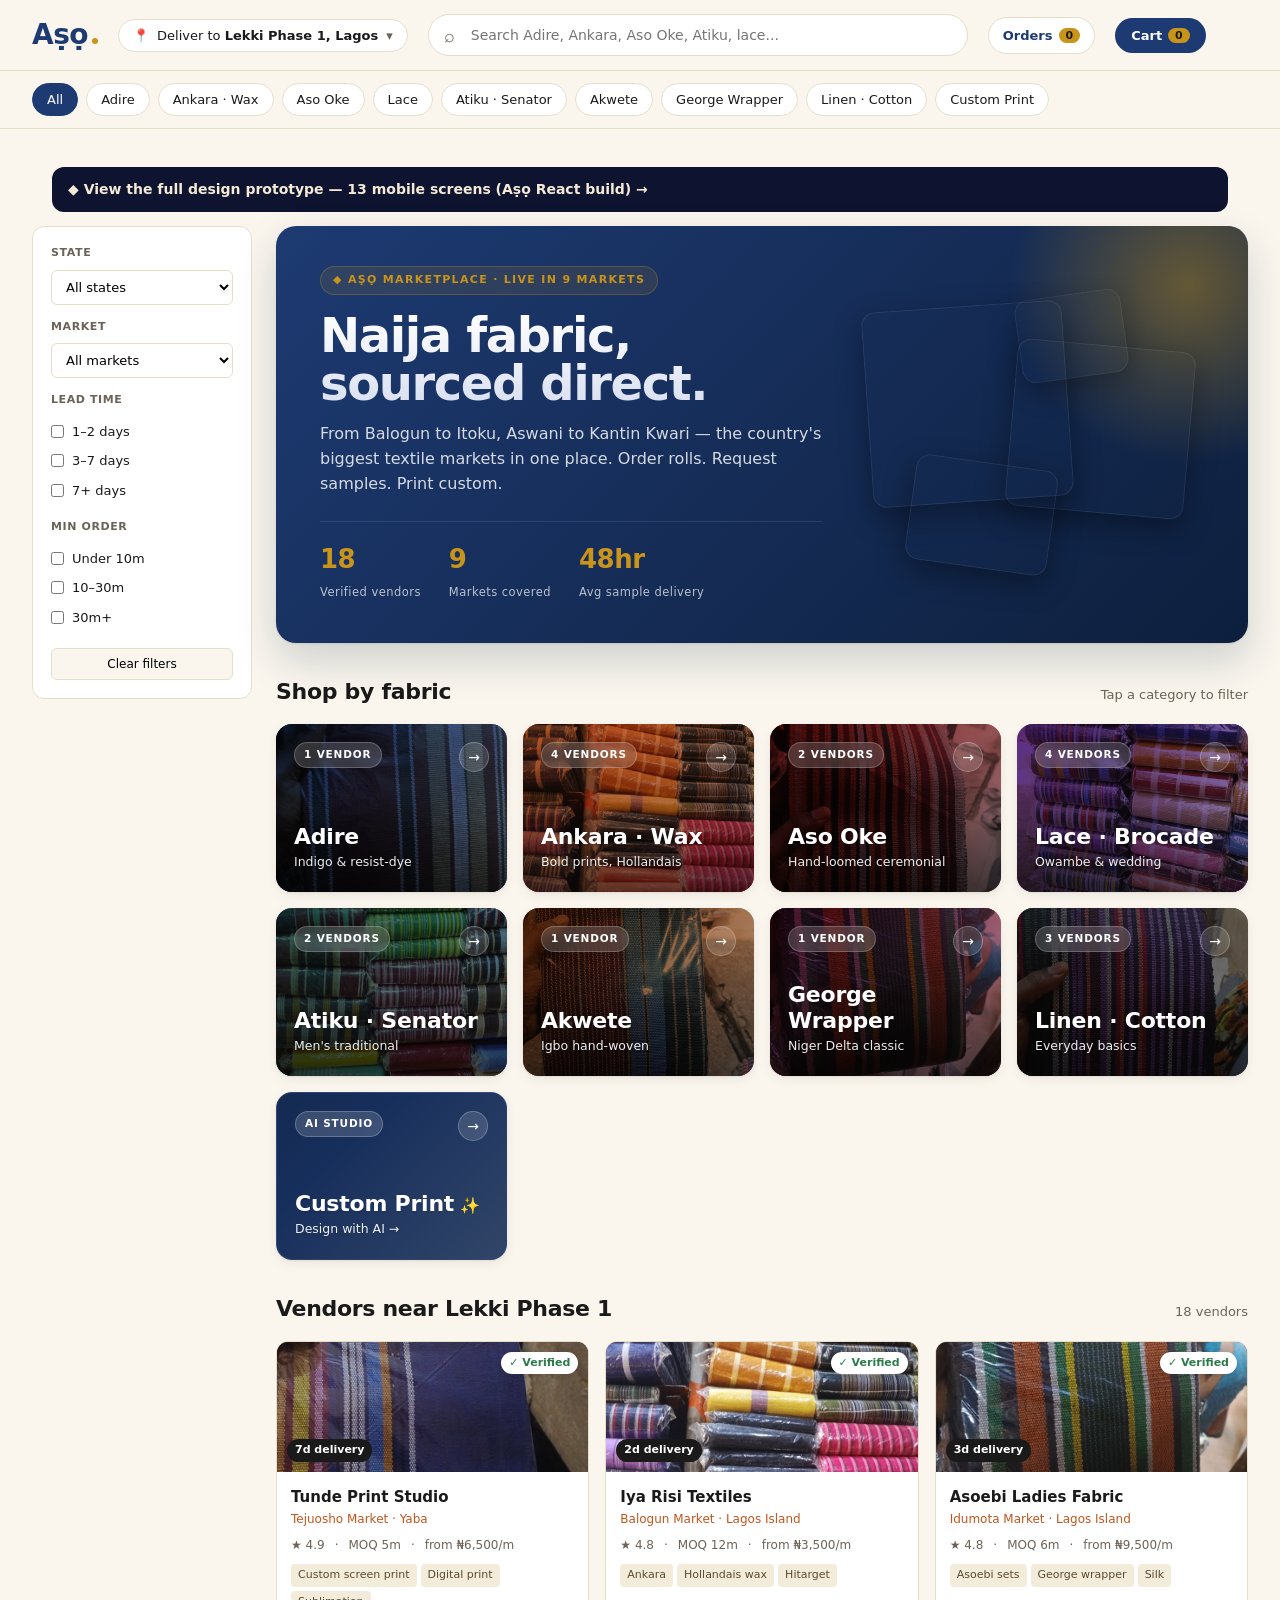
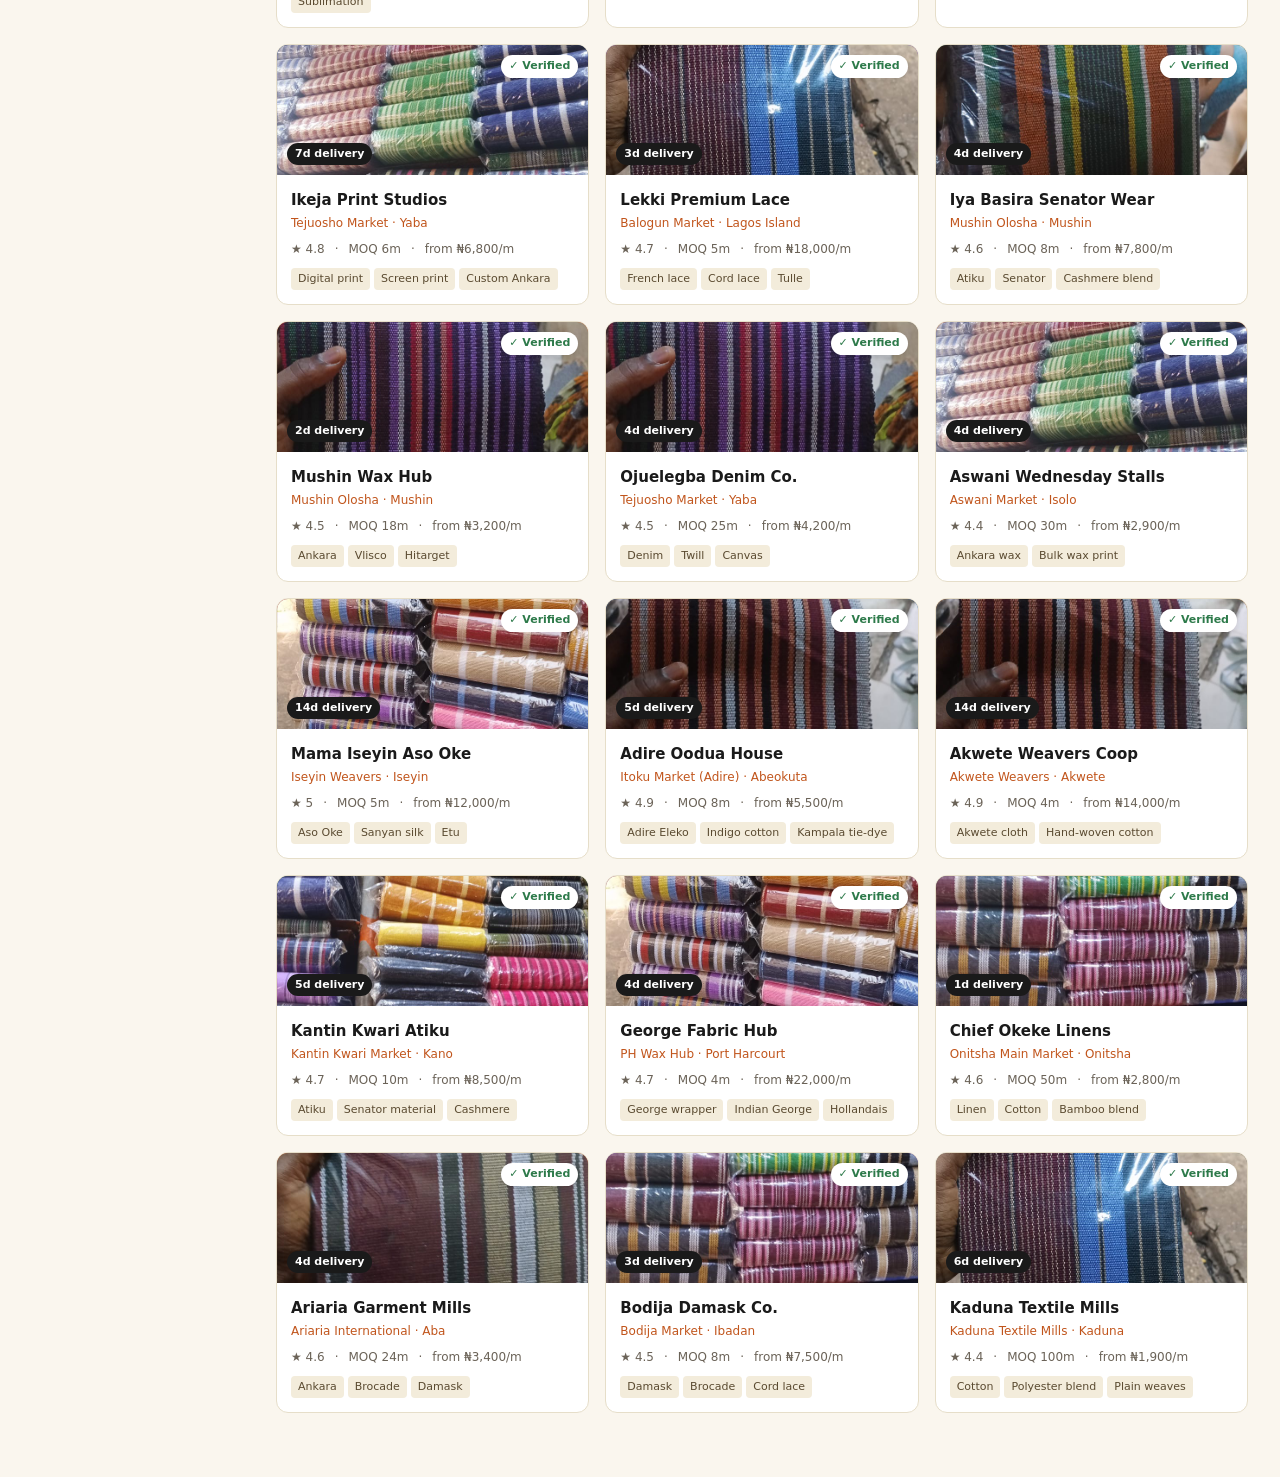
==== commit 3507d234: "polish: real fabric photos in category tiles + hero mosaic - category tiles render with real fabriq " ====
--- a/index.html
+++ b/index.html
@@ -8,7 +8,7 @@
       name="description"
       content="Glovo for Naija fabric — browse verified vendors by location, filter by market/MOQ/lead time, request samples, and generate custom prints routed to local mills."
     />
-    <link rel="stylesheet" href="./assets/styles.css" />
+    <link rel="stylesheet" href="./assets/styles.css?v=3" />
   </head>
   <body>
     <header>
@@ -91,15 +91,24 @@
 
         <div>
           <div class="hero">
-            <h1>Naija fabric, sourced direct.</h1>
-            <p>
-              From Balogun to Itoku, Aswani to Kantin Kwari — the country's biggest textile
-              markets in one place. Order rolls. Request samples. Print custom.
-            </p>
-            <div class="stats">
-              <div class="stat"><strong>18</strong><span>Verified vendors</span></div>
-              <div class="stat"><strong>9</strong><span>Markets covered</span></div>
-              <div class="stat"><strong>48hr</strong><span>Avg sample delivery</span></div>
+            <div class="hero-content">
+              <span class="hero-eyebrow">◆ Aṣọ marketplace · live in 9 markets</span>
+              <h1>Naija fabric, sourced direct.</h1>
+              <p>
+                From Balogun to Itoku, Aswani to Kantin Kwari — the country's biggest textile
+                markets in one place. Order rolls. Request samples. Print custom.
+              </p>
+              <div class="stats">
+                <div class="stat"><strong>18</strong><span>Verified vendors</span></div>
+                <div class="stat"><strong>9</strong><span>Markets covered</span></div>
+                <div class="stat"><strong>48hr</strong><span>Avg sample delivery</span></div>
+              </div>
+            </div>
+            <div class="hero-mosaic" aria-hidden="true">
+              <div class="hero-tile hero-tile-1"></div>
+              <div class="hero-tile hero-tile-2"></div>
+              <div class="hero-tile hero-tile-3"></div>
+              <div class="hero-tile hero-tile-4"></div>
             </div>
           </div>
 
@@ -281,7 +290,7 @@
 
     <div class="toast" id="toast" role="status" aria-live="polite"></div>
 
-    <script src="./assets/app.js" defer></script>
+    <script src="./assets/app.js?v=3" defer></script>
   </body>
 </html>
 
--- a/assets/styles.css
+++ b/assets/styles.css
@@ -197,57 +197,152 @@
 .hero {
   background: linear-gradient(135deg, var(--indigo) 0%, var(--indigo-deep) 60%, #0d1f3d 100%);
   color: white;
-  border-radius: 16px;
-  padding: 36px 40px;
+  border-radius: 20px;
+  padding: 40px 44px;
   margin-bottom: 28px;
   position: relative;
   overflow: hidden;
+  display: grid;
+  grid-template-columns: 1.4fr 1fr;
+  gap: 24px;
+  align-items: center;
+  min-height: 320px;
+  box-shadow: 0 1px 2px rgba(20,17,11,0.08), 0 18px 40px rgba(13, 31, 61, 0.18);
 }
 
 .hero::before {
   content: "";
   position: absolute;
-  right: -40px;
-  top: -40px;
-  width: 280px;
-  height: 280px;
-  background: var(--ochre);
+  right: -120px;
+  top: -120px;
+  width: 360px;
+  height: 360px;
+  background: radial-gradient(circle, rgba(200,148,26,0.45) 0%, rgba(200,148,26,0) 70%);
   border-radius: 50%;
-  opacity: 0.15;
+  pointer-events: none;
+}
+
+.hero-content {
+  position: relative;
+  z-index: 2;
+}
+
+.hero-eyebrow {
+  display: inline-block;
+  font-size: 11px;
+  font-weight: 700;
+  letter-spacing: 0.12em;
+  text-transform: uppercase;
+  color: var(--ochre);
+  background: rgba(200,148,26,0.12);
+  border: 1px solid rgba(200,148,26,0.28);
+  padding: 5px 12px;
+  border-radius: 999px;
+  margin-bottom: 16px;
 }
 
 .hero h1 {
-  font-size: 44px;
+  font-size: 48px;
   font-weight: 800;
-  letter-spacing: -1.2px;
-  line-height: 1.05;
-  margin-bottom: 12px;
+  letter-spacing: -1.4px;
+  line-height: 1.02;
+  margin-bottom: 14px;
   max-width: 600px;
+  background: linear-gradient(180deg, #ffffff 0%, #d8dff0 100%);
+  -webkit-background-clip: text;
+  background-clip: text;
+  -webkit-text-fill-color: transparent;
 }
 
 .hero p {
   font-size: 16px;
-  opacity: 0.85;
+  opacity: 0.82;
   max-width: 520px;
-  margin-bottom: 20px;
+  margin-bottom: 24px;
+  line-height: 1.55;
 }
 
 .hero .stats {
   display: flex;
   gap: 28px;
+  padding-top: 18px;
+  border-top: 1px solid rgba(255,255,255,0.10);
 }
 
 .hero .stat strong {
   display: block;
-  font-size: 22px;
-  font-weight: 700;
+  font-size: 26px;
+  font-weight: 800;
   color: var(--ochre);
+  letter-spacing: -0.5px;
 }
 
 .hero .stat span {
-  font-size: 12px;
-  opacity: 0.75;
-}
+  font-size: 11.5px;
+  opacity: 0.70;
+  letter-spacing: 0.04em;
+}
+
+.hero-mosaic {
+  position: relative;
+  height: 280px;
+  z-index: 1;
+}
+
+.hero-tile {
+  position: absolute;
+  border-radius: 14px;
+  background-size: cover;
+  background-position: center;
+  box-shadow: 0 10px 28px rgba(0,0,0,0.35), inset 0 0 0 1px rgba(255,255,255,0.08);
+  transition: transform 0.5s cubic-bezier(.2,.8,.2,1);
+}
+
+.hero-tile-1 {
+  width: 56%;
+  height: 70%;
+  top: 4%;
+  left: 6%;
+  transform: rotate(-4deg);
+  background-image: url('assets/images/marketplace/fabriq/f3c20c94-7226-45e9-85c5-83d3ddd482de.JPG');
+  z-index: 3;
+}
+
+.hero-tile-2 {
+  width: 50%;
+  height: 60%;
+  top: 18%;
+  right: 4%;
+  transform: rotate(5deg);
+  background-image: url('assets/images/marketplace/fabriq/4212b977-a169-4797-b026-c3d9e3fb908c.JPG');
+  z-index: 2;
+}
+
+.hero-tile-3 {
+  width: 40%;
+  height: 38%;
+  bottom: 2%;
+  left: 18%;
+  transform: rotate(8deg);
+  background-image: url('assets/images/marketplace/fabriq/815a52cd-10a1-4089-8d05-fa540e1389e0.JPG');
+  z-index: 4;
+}
+
+.hero-tile-4 {
+  width: 30%;
+  height: 30%;
+  top: 0%;
+  right: 22%;
+  transform: rotate(-8deg);
+  background-image: url('assets/images/marketplace/fabriq/ef33dc64-8d12-4be9-9b96-54369fc353a1.JPG');
+  z-index: 1;
+  opacity: 0.85;
+}
+
+.hero:hover .hero-tile-1 { transform: rotate(-2deg) translateY(-3px); }
+.hero:hover .hero-tile-2 { transform: rotate(3deg) translateY(-3px); }
+.hero:hover .hero-tile-3 { transform: rotate(6deg) translateY(-3px); }
+.hero:hover .hero-tile-4 { transform: rotate(-6deg) translateY(-3px); }
 
 /* SECTION HEADERS */
 .section-head {
@@ -291,20 +386,40 @@
   isolation: isolate;
 }
 
+.cat-tile .cat-photo {
+  position: absolute;
+  inset: 0;
+  background-size: cover;
+  background-position: center;
+  z-index: 0;
+  transition: transform 0.5s cubic-bezier(.2,.8,.2,1);
+}
+
 .cat-tile .pat {
   position: absolute;
   inset: 0;
-  opacity: 0.22;
+  opacity: 0.10;
   transition: opacity 0.25s ease, transform 0.4s cubic-bezier(.2,.8,.2,1);
-  z-index: 0;
+  z-index: 1;
+  mix-blend-mode: overlay;
+}
+
+.cat-tile::before {
+  content: "";
+  position: absolute;
+  inset: 0;
+  background: linear-gradient(135deg, var(--tile-tint, var(--indigo)) 0%, color-mix(in srgb, var(--tile-tint, var(--indigo)) 70%, transparent) 60%, color-mix(in srgb, var(--tile-tint, var(--indigo)) 35%, transparent) 100%);
+  z-index: 1;
+  pointer-events: none;
+  mix-blend-mode: multiply;
 }
 
 .cat-tile::after {
   content: "";
   position: absolute;
   inset: 0;
-  background: linear-gradient(180deg, rgba(0,0,0,0) 35%, rgba(0,0,0,0.32) 100%);
-  z-index: 1;
+  background: linear-gradient(180deg, rgba(0,0,0,0.05) 0%, rgba(0,0,0,0.15) 50%, rgba(0,0,0,0.55) 100%);
+  z-index: 2;
   pointer-events: none;
 }
 
@@ -313,15 +428,19 @@
   box-shadow: 0 6px 14px rgba(20,17,11,0.10), 0 18px 36px rgba(20,17,11,0.14);
 }
 
+.cat-tile:hover .cat-photo {
+  transform: scale(1.06);
+}
+
 .cat-tile:hover .pat {
-  opacity: 0.32;
+  opacity: 0.18;
   transform: scale(1.04);
 }
 
 .cat-tile .ct-top,
 .cat-tile .label-wrap {
   position: relative;
-  z-index: 2;
+  z-index: 3;
 }
 
 .cat-tile .ct-top {
@@ -383,13 +502,32 @@
   border: 1px solid rgba(255,255,255,0.10);
 }
 
+.cat-tile.is-custom::before { display: none; }
+.cat-tile.is-custom::after {
+  background: linear-gradient(135deg, transparent 30%, rgba(200, 148, 26, 0.12) 100%);
+}
+
 .cat-tile.is-custom .pat {
   opacity: 0.14;
+  mix-blend-mode: normal;
 }
 
 .cat-tile.is-custom h3::after {
   content: " ✨";
   font-size: 16px;
+}
+
+@media (max-width: 960px) {
+  .hero {
+    grid-template-columns: 1fr;
+    padding: 32px 28px;
+    min-height: 0;
+  }
+  .hero-mosaic {
+    height: 200px;
+    margin-top: 8px;
+  }
+  .hero h1 { font-size: 36px; }
 }
 
 @media (max-width: 720px) {
@@ -402,6 +540,13 @@
     padding: 14px;
   }
   .cat-tile h3 { font-size: 18px; }
+  .hero {
+    padding: 26px 22px;
+    border-radius: 16px;
+  }
+  .hero h1 { font-size: 30px; letter-spacing: -1px; }
+  .hero .stats { gap: 18px; }
+  .hero-mosaic { height: 160px; display: none; }
 }
 
 /* LAYOUT WITH FILTERS */
